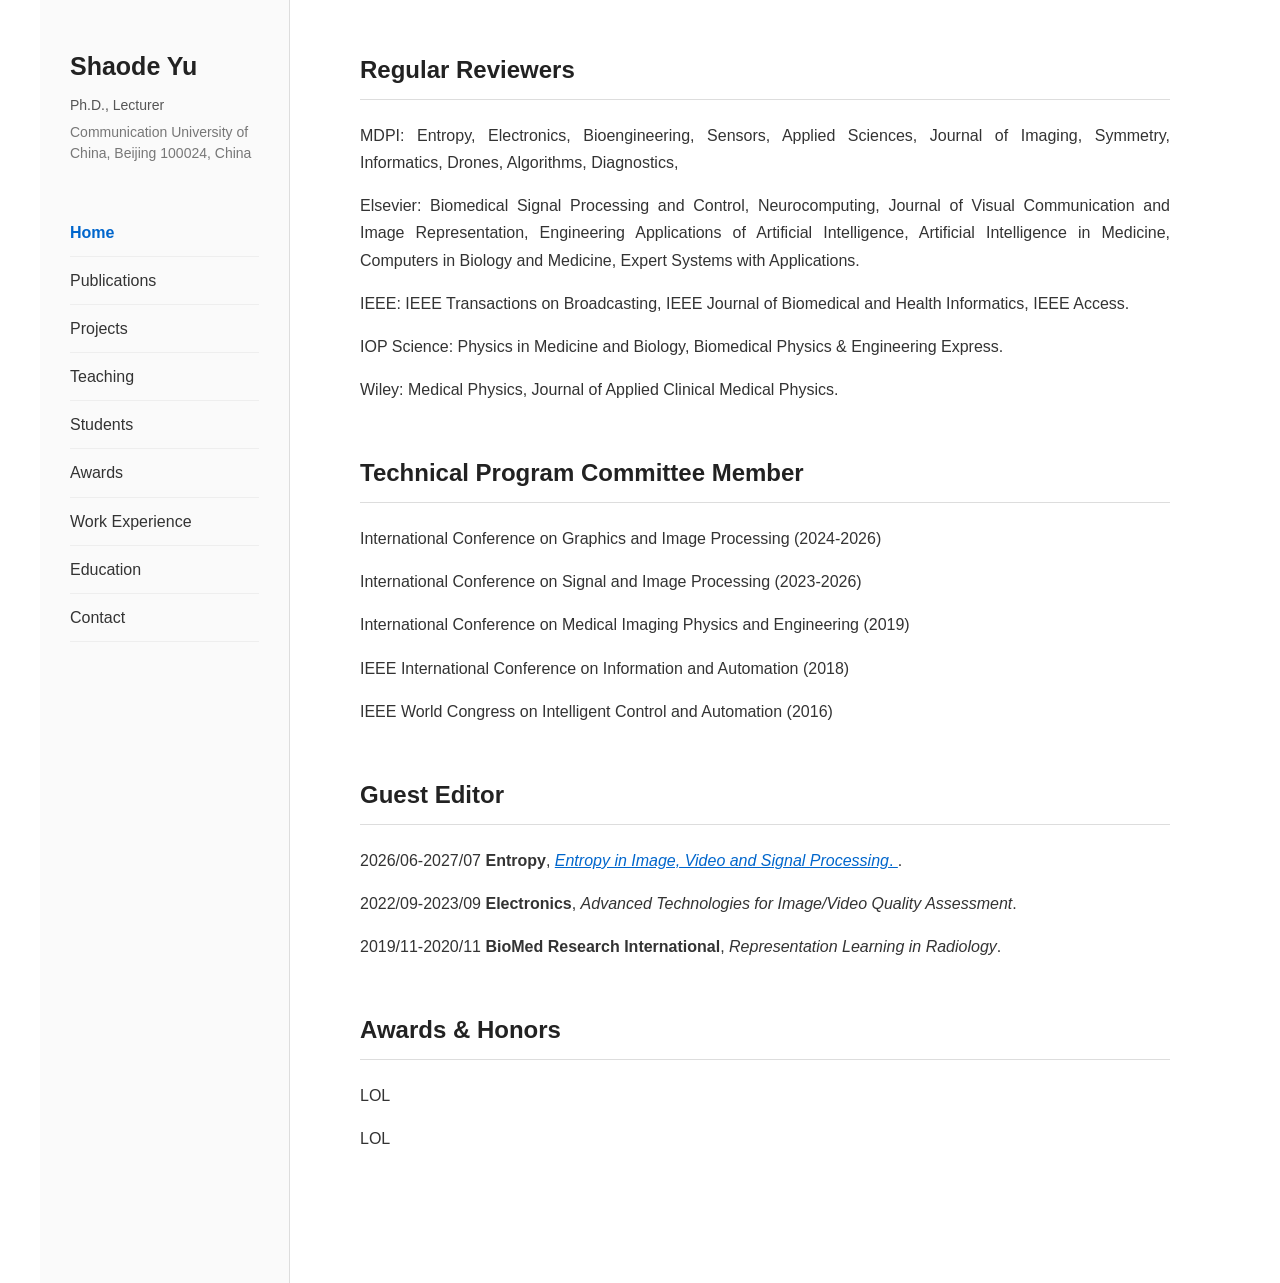
==== awards.html @ f7cdac7b "Update awards.html" ====
<!DOCTYPE html>
<html lang="en">

<head>
    <!-- 字符编码，保证中文、英文都正常显示 -->
    <meta charset="UTF-8">

    <!-- 让网页在手机和平板上正常缩放 -->
    <meta name="viewport" content="width=device-width, initial-scale=1.0">

    <!-- 浏览器标签页显示的标题 -->
    <title>Shaode Yu | Personal Homepage</title>

    <!-- 引入统一的 CSS 样式文件 -->
    <link rel="stylesheet" href="style.css">
</head>


<body>

    <!--
        整个页面的总容器
        里面包含：
        1. 左侧 sidebar
        2. 右侧 main content
    -->
    <div class="page-container">


        <!-- =====================================================
             左侧导航栏
        ====================================================== -->
        <aside class="sidebar">

            <!-- 姓名 -->
            <div class="profile-block">

                <h1 class="profile-name">
                    Shaode Yu
                </h1>

                <p class="profile-title">
                    Ph.D., Lecturer
                </p>

                <p class="profile-affiliation">
                    Communication University of China, Beijing 100024, China
                </p>

            </div>


            <!-- 导航菜单 -->
            <nav class="menu">

                <a href="index.html" class="active">
                    Home
                </a>

                <a href="publications.html">
                    Publications
                </a>

                <a href="projects.html">
                    Projects
                </a>

                <a href="teaching.html">
                    Teaching
                </a>

                <a href="students.html">
                    Students
                </a>

                <a href="awards.html">
                    Awards
                </a>

                <a href="work.html">
                    Work Experience
                </a>

                <a href="education.html">
                    Education
                </a>
                
                <a href="contact.html">
                    Contact
                </a>

            </nav>


        </aside>



        <!-- =====================================================
             右侧主要内容
        ====================================================== -->
        <main class="content">
            
<section class="section">

    <h2>Regular Reviewers</h2>    

        <p>
            MDPI: Entropy, Electronics, Bioengineering, Sensors, Applied Sciences, Journal of Imaging, Symmetry, Informatics, Drones, Algorithms, Diagnostics,  
        </p>

        <p>
            Elsevier: Biomedical Signal Processing and Control, Neurocomputing, Journal of Visual Communication and Image Representation, 
            Engineering Applications of Artificial Intelligence, Artificial Intelligence in Medicine, Computers in Biology and Medicine, Expert Systems with Applications.
        </p>
        
        <p>
            IEEE: IEEE Transactions on Broadcasting, IEEE Journal of Biomedical and Health Informatics, IEEE Access.
        </p>
        
        <p>
            IOP Science: Physics in Medicine and Biology, Biomedical Physics & Engineering Express. 
        </p>

        <p>
            Wiley: Medical Physics, Journal of Applied Clinical Medical Physics.
        </p>
        
</section>


<section class="section">

    <h2>Technical Program Committee Member</h2>
    
        <p>
            International Conference on Graphics and Image Processing (2024-2026)
        </p>
    
        <p>
            International Conference on Signal and Image Processing (2023-2026)
        </p>
    
        <p>
            International Conference on Medical Imaging Physics and Engineering (2019)
        </p>
    
        <p>
            IEEE International Conference on Information and Automation (2018)
        </p>

        <p>
            IEEE World Congress on Intelligent Control and Automation (2016) 
        </p>

</section>

<section class="section">
    <h2>Guest Editor</h2>

        <p>
            2026/06-2027/07 <strong>Entropy</strong>, 
                    <a href="https://github.com/NicoYuCN/GLUQ" target="_blank">
                        <em>Entropy in Image, Video and Signal Processing</em>.
                    </a>.
        </p>
    
        <p>
            2022/09-2023/09 <strong>Electronics</strong>, <em>Advanced Technologies for Image/Video Quality Assessment</em>.
        </p>
    
        <p>
            2019/11-2020/11 <strong>BioMed Research International</strong>, <em>Representation Learning in Radiology</em>.
        </p>
    
</section>

<section class="section">
    <h2>Awards & Honors</h2>
        <p>
            LOL
        </p>

        <p>
            LOL 
        </p>
</section>

        </main>

    </div>

</body>

</html>
---- style.css ----
/* ============================================================
   1. 全局设置
============================================================ */


/*
 * box-sizing: border-box
 *
 * 非常建议所有现代网页都加入。
 *
 * 默认情况下：
 * width = 内容宽度
 *
 * 加上 border-box 后：
 * width = 内容 + padding + border
 *
 * 这样布局更容易计算。
 */
* {
    box-sizing: border-box;
}


/*
 * body 是整个网页
 */
body {

    /* 去掉浏览器默认外边距 */
    margin: 0;

    padding: 0;


    /*
     * 字体
     *
     * Arial：Windows / Linux 常见
     * Helvetica：macOS 常见
     * sans-serif：如果前面的字体都没有，就使用系统无衬线字体
     */
    font-family:
        Arial,
        Helvetica,
        sans-serif;


    /* 正文字体颜色 */
    color: #333333;


    /* 页面背景 */
    background-color: #ffffff;


    /*
     * 行高
     *
     * 1.7 表示：
     * 行距大约为字体大小的 1.7 倍
     *
     * 对学术主页比较舒服
     */
    line-height: 1.7;


    /* 正文字号 */
    font-size: 16px;
}




/* ============================================================
   2. 整体页面布局
============================================================ */

.page-container {

    /*
     * Flex 布局
     *
     * 让 sidebar 和 content 横向排列
     */
    display: flex;


    /*
     * 页面最大宽度
     *
     * 即使显示器很宽，
     * 网页内容也不会无限变宽。
     */
    max-width: 1200px;


    /*
     * margin: 0 auto
     *
     * 上下边距 = 0
     * 左右自动
     *
     * 最终效果：
     * 整个网站水平居中
     */
    margin: 0 auto;


    /*
     * 最小高度为一个完整浏览器窗口
     */
    min-height: 100vh;
}




/* ============================================================
   3. 左侧 Sidebar
============================================================ */

.sidebar {

    /*
     * 固定宽度
     */
    width: 250px;


    /*
     * 防止 sidebar 被 Flex 压缩
     */
    flex-shrink: 0;


    /*
     * 内部留白
     *
     * 上下 50px
     * 左右 30px
     */
    padding: 50px 30px;


    /*
     * 右侧边界线
     */
    border-right: 1px solid #dddddd;


    /*
     * 非纯白背景
     *
     * 很浅的灰色
     */
    background-color: #fafafa;
}




/* ============================================================
   4. 左侧个人信息
============================================================ */

.profile-block {

    margin-bottom: 45px;
}


.profile-name {

    /*
     * 去掉 h1 默认上下间距
     */
    margin: 0 0 12px 0;


    font-size: 25px;

    font-weight: 600;

    line-height: 1.3;

    color: #222222;
}


.profile-title {

    margin: 0 0 6px 0;

    font-size: 14px;

    color: #555555;

    line-height: 1.5;
}


.profile-affiliation {

    margin: 0;

    font-size: 14px;

    color: #777777;

    line-height: 1.5;
}




/* ============================================================
   5. 左侧导航菜单
============================================================ */

.menu {

    /*
     * 将菜单变成 Flex
     */
    display: flex;


    /*
     * 纵向排列
     *
     * 默认 flex 是横向
     * column 改成上下排列
     */
    flex-direction: column;


    margin-bottom: 50px;
}




.menu a {

    /*
     * 去掉超链接默认下划线
     */
    text-decoration: none;


    color: #333333;


    /*
     * 上下各 10px
     */
    padding: 10px 0;


    font-size: 16px;


    /*
     * 每个菜单之间放一条非常浅的线
     */
    border-bottom: 1px solid #eeeeee;


    /*
     * 颜色变化动画
     */
    transition: color 0.2s ease;
}




/*
 * 鼠标移动到菜单上
 */
.menu a:hover {

    color: #0066cc;
}




/*
 * 当前页面
 *
 * 首页中：
 *
 * <a href="index.html" class="active">
 *
 * 所以 Home 会显示为蓝色和粗体
 */
.menu a.active {

    color: #0066cc;

    font-weight: 600;
}




/* ============================================================
   6. Sidebar 底部
============================================================ */

.sidebar-footer {

    font-size: 13px;

    color: #777777;
}


.sidebar-footer p {

    margin: 0 0 3px 0;
}


.sidebar-footer a {

    color: #555555;

    text-decoration: none;

    word-break: break-word;
}


.sidebar-footer a:hover {

    color: #0066cc;

    text-decoration: underline;
}




/* ============================================================
   7. 右侧正文
============================================================ */

.content {

    /*
     * flex: 1
     *
     * Sidebar 固定 250px，
     * 剩余空间全部给 content
     */
    flex: 1;


    /*
     * 正文留白
     */
    padding: 50px 70px 80px 70px;


    /*
     * 防止正文太宽
     */
    min-width: 0;
}




/* ============================================================
   8. Section
============================================================ */

.section {

    margin-bottom: 50px;
}




/* ============================================================
   9. 标题
============================================================ */

.section h2 {

    margin-top: 0;

    margin-bottom: 22px;


    /*
     * 标题大小
     */
    font-size: 24px;


    /*
     * 不是特别粗
     */
    font-weight: 600;


    color: #222222;


    /*
     * 标题下面增加一条线
     */
    padding-bottom: 8px;

    border-bottom: 1px solid #dddddd;
}




/* ============================================================
   10. 正文段落
============================================================ */

.section p {

    margin-top: 0;

    margin-bottom: 16px;


    /*
     * 文本两端对齐
     *
     * 学术主页常见
     */
    text-align: justify;
}




/* ============================================================
   11. Research Interests
============================================================ */

.interest-list {

    margin: 0;

    padding-left: 22px;
}


.interest-list li {

    margin-bottom: 7px;
}




/* ============================================================
   12. News
============================================================ */

.news-list {

    display: flex;

    flex-direction: column;

    gap: 14px;
}




.news-item {

    /*
     * 每条新闻本身也使用 Flex
     *
     * 左边日期
     * 右边新闻
     */
    display: flex;


    /*
     * 日期和新闻之间距离
     */
    gap: 20px;
}




.news-date {

    /*
     * 日期固定宽度
     *
     * 防止每条新闻文本起始位置不一样
     */
    width: 75px;

    flex-shrink: 0;


    color: #555555;

    font-weight: 600;
}




.news-content {

    flex: 1;
}




/* ============================================================
   13. 普通超链接
============================================================ */

a {

    color: #0066cc;
}


a:hover {

    color: #004999;
}




/* ============================================================
   14. 平板适配
============================================================ */

@media (max-width: 900px) {

    .sidebar {

        width: 220px;

        padding: 40px 25px;
    }


    .content {

        padding: 40px 40px 70px 40px;
    }

}




/* ============================================================
   15. 手机适配
============================================================ */

@media (max-width: 700px) {

    /*
     * 手机上不再左右排列
     *
     * 改成：
     *
     * sidebar
     * -------
     * content
     */
    .page-container {

        flex-direction: column;
    }


    .sidebar {

        width: 100%;

        padding: 25px;


        border-right: none;

        border-bottom: 1px solid #dddddd;
    }


    .profile-block {

        margin-bottom: 20px;
    }


    /*
     * 手机上的导航菜单改成横向
     */
    .menu {

        flex-direction: row;

        flex-wrap: wrap;

        gap: 8px 20px;

        margin-bottom: 20px;
    }


    .menu a {

        padding: 4px 0;

        border-bottom: none;
    }


    .sidebar-footer {

        display: none;
    }


    .content {

        padding: 30px 25px 50px 25px;
    }


    /*
     * 手机上 News 改成上下显示
     */
    .news-item {

        display: block;
    }


    .news-date {

        display: block;

        width: auto;

        margin-bottom: 2px;
    }

}
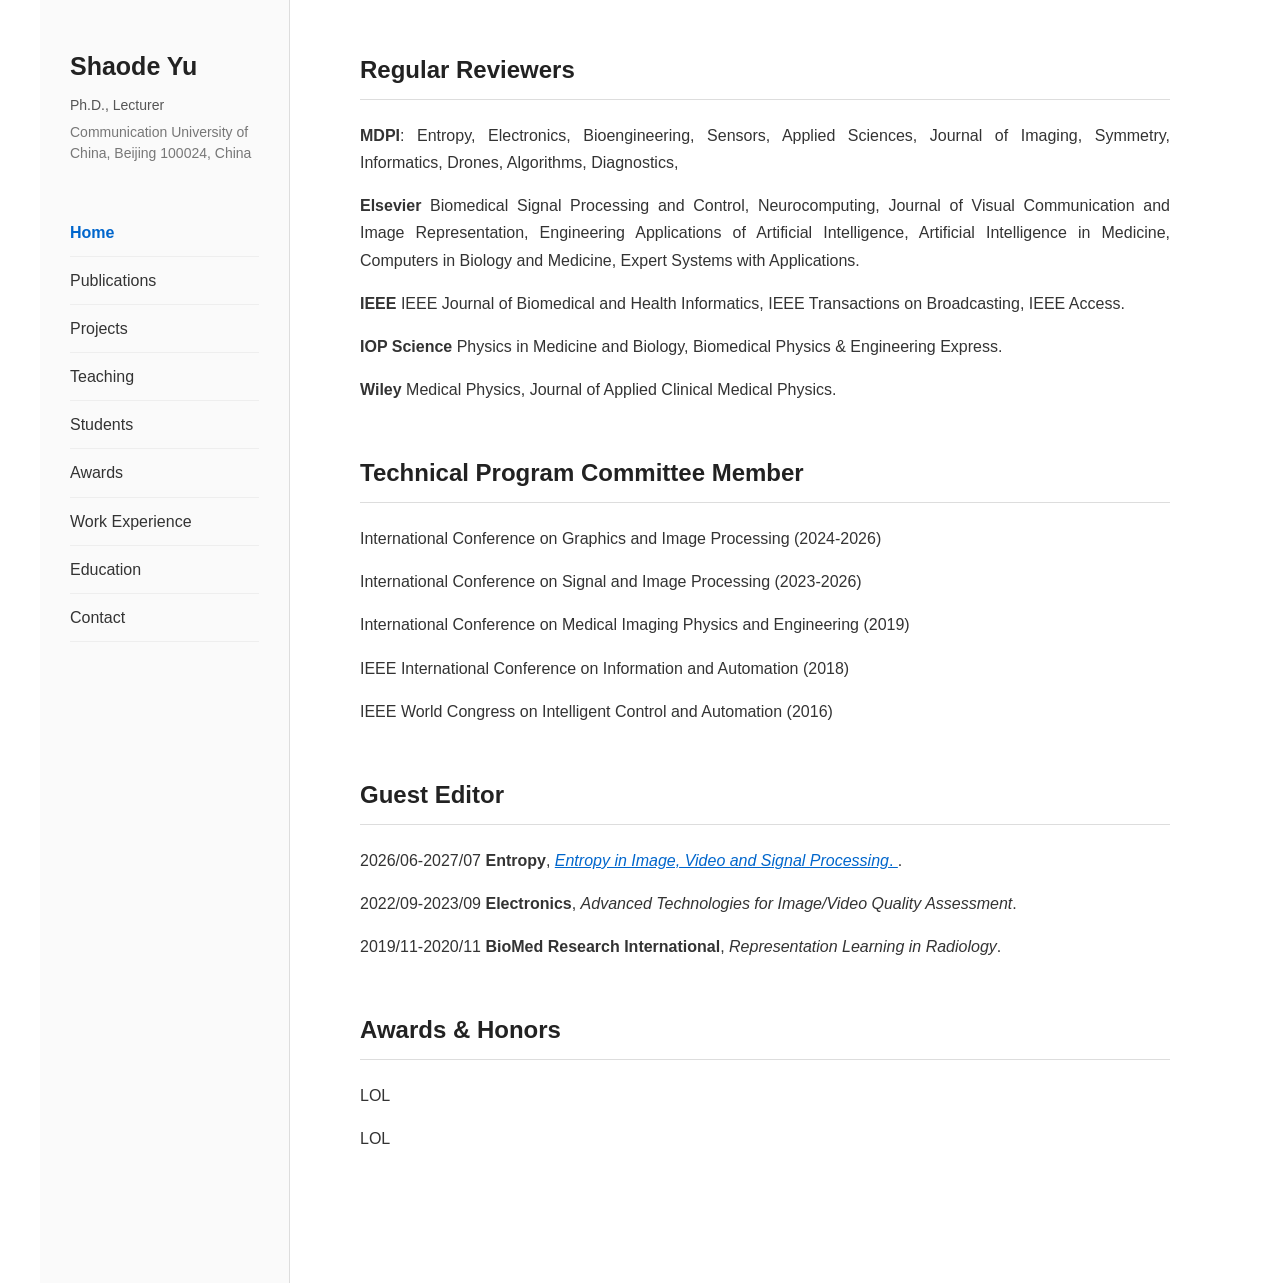
==== commit 62d45b68: "Format awards.html with proper HTML entities" ====
--- a/awards.html
+++ b/awards.html
@@ -106,24 +106,24 @@
     <h2>Regular Reviewers</h2>    
 
         <p>
-            MDPI: Entropy, Electronics, Bioengineering, Sensors, Applied Sciences, Journal of Imaging, Symmetry, Informatics, Drones, Algorithms, Diagnostics,  
+            <strong>MDPI</strong>: Entropy, Electronics, Bioengineering, Sensors, Applied Sciences, Journal of Imaging, Symmetry, Informatics, Drones, Algorithms, Diagnostics,  
         </p>
 
         <p>
-            Elsevier: Biomedical Signal Processing and Control, Neurocomputing, Journal of Visual Communication and Image Representation, 
+            <strong>Elsevier</strong> Biomedical Signal Processing and Control, Neurocomputing, Journal of Visual Communication and Image Representation, 
             Engineering Applications of Artificial Intelligence, Artificial Intelligence in Medicine, Computers in Biology and Medicine, Expert Systems with Applications.
         </p>
         
         <p>
-            IEEE: IEEE Transactions on Broadcasting, IEEE Journal of Biomedical and Health Informatics, IEEE Access.
+            <strong>IEEE</strong> IEEE Journal of Biomedical and Health Informatics, IEEE Transactions on Broadcasting, IEEE Access.
         </p>
         
         <p>
-            IOP Science: Physics in Medicine and Biology, Biomedical Physics & Engineering Express. 
+            <strong>IOP Science</strong> Physics in Medicine and Biology, Biomedical Physics & Engineering Express. 
         </p>
 
         <p>
-            Wiley: Medical Physics, Journal of Applied Clinical Medical Physics.
+            <strong>Wiley</strong> Medical Physics, Journal of Applied Clinical Medical Physics.
         </p>
         
 </section>
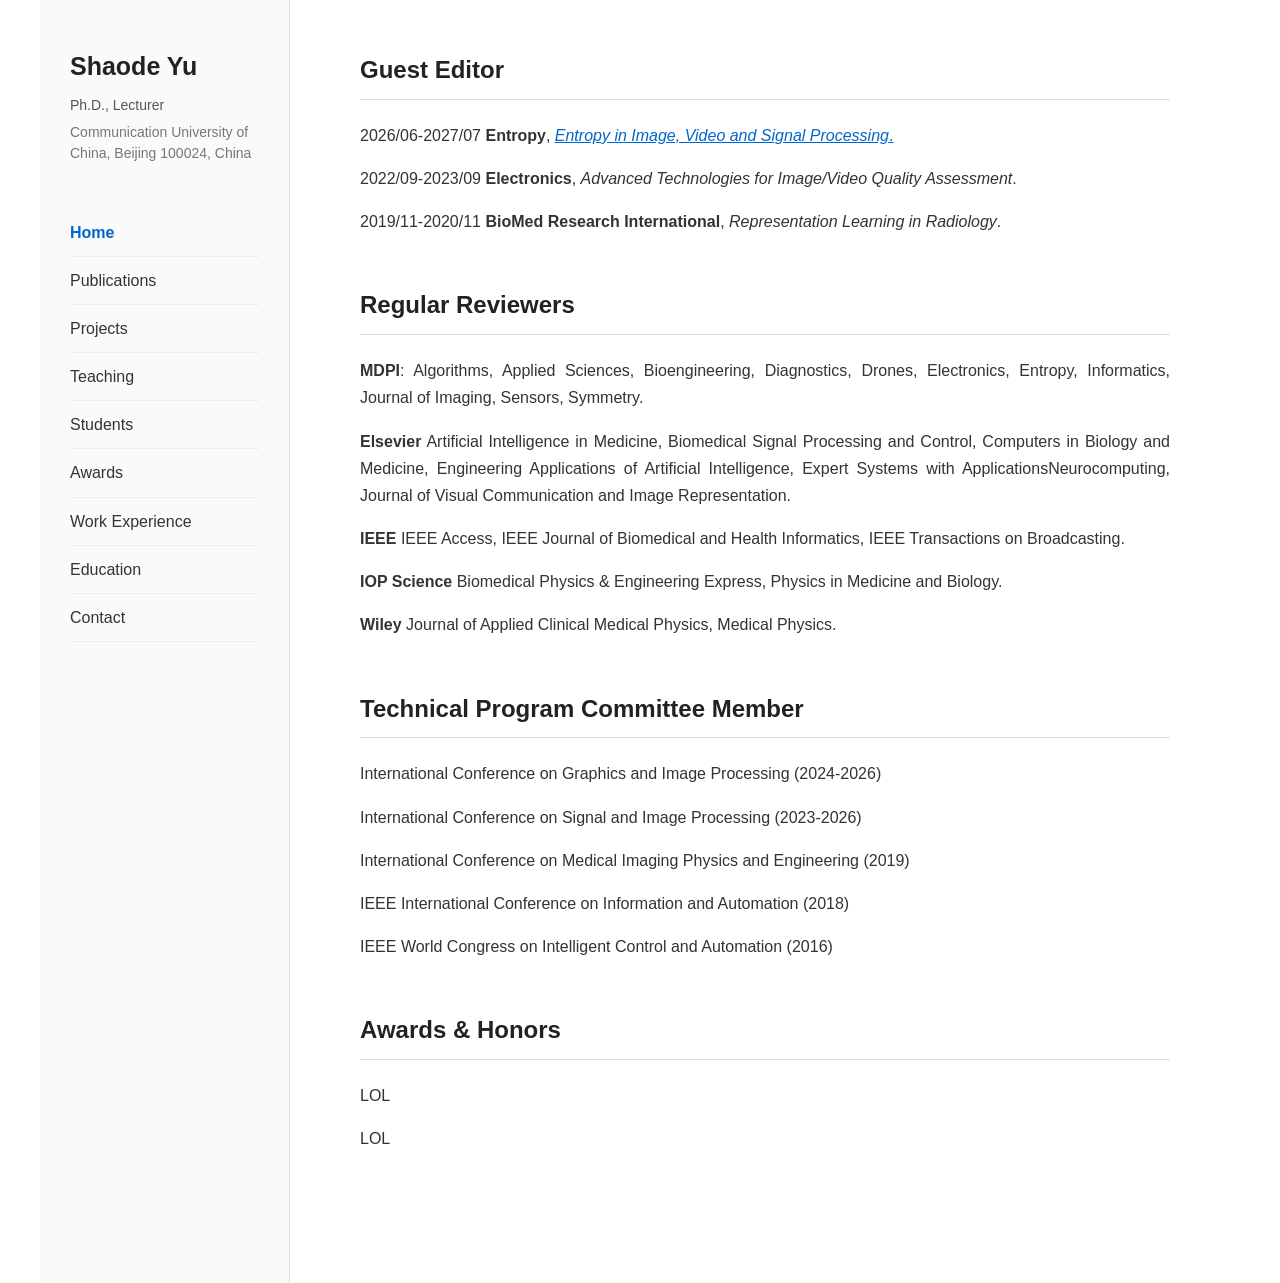
==== commit 400288ed: "Update awards.html" ====
--- a/awards.html
+++ b/awards.html
@@ -100,30 +100,52 @@
              右侧主要内容
         ====================================================== -->
         <main class="content">
+
+<section class="section">
+    <h2>Guest Editor</h2>
+
+        <p>
+            2026/06-2027/07 <strong>Entropy</strong>, 
+                    <a href="https://www.mdpi.com/journal/entropy/special_issues/Z1MXG5151X" target="_blank">
+                        <em>Entropy in Image, Video and Signal Processing</em>.
+                    </a>
+        </p>
+    
+        <p>
+            2022/09-2023/09 <strong>Electronics</strong>, <em>Advanced Technologies for Image/Video Quality Assessment</em>.
+        </p>
+    
+        <p>
+            2019/11-2020/11 <strong>BioMed Research International</strong>, <em>Representation Learning in Radiology</em>.
+        </p>
+    
+</section>
             
 <section class="section">
 
     <h2>Regular Reviewers</h2>    
 
         <p>
-            <strong>MDPI</strong>: Entropy, Electronics, Bioengineering, Sensors, Applied Sciences, Journal of Imaging, Symmetry, Informatics, Drones, Algorithms, Diagnostics,  
+            <strong>MDPI</strong>: Algorithms, Applied Sciences, Bioengineering, Diagnostics, Drones, 
+            Electronics, Entropy, Informatics, Journal of Imaging, Sensors, Symmetry.  
         </p>
 
         <p>
-            <strong>Elsevier</strong> Biomedical Signal Processing and Control, Neurocomputing, Journal of Visual Communication and Image Representation, 
-            Engineering Applications of Artificial Intelligence, Artificial Intelligence in Medicine, Computers in Biology and Medicine, Expert Systems with Applications.
+            <strong>Elsevier</strong> Artificial Intelligence in Medicine, Biomedical Signal Processing and Control, 
+            Computers in Biology and Medicine, Engineering Applications of Artificial Intelligence, 
+            Expert Systems with ApplicationsNeurocomputing, Journal of Visual Communication and Image Representation.
         </p>
         
         <p>
-            <strong>IEEE</strong> IEEE Journal of Biomedical and Health Informatics, IEEE Transactions on Broadcasting, IEEE Access.
+            <strong>IEEE</strong> IEEE Access, IEEE Journal of Biomedical and Health Informatics, IEEE Transactions on Broadcasting.
         </p>
         
         <p>
-            <strong>IOP Science</strong> Physics in Medicine and Biology, Biomedical Physics & Engineering Express. 
+            <strong>IOP Science</strong> Biomedical Physics & Engineering Express, Physics in Medicine and Biology. 
         </p>
 
         <p>
-            <strong>Wiley</strong> Medical Physics, Journal of Applied Clinical Medical Physics.
+            <strong>Wiley</strong> Journal of Applied Clinical Medical Physics, Medical Physics.
         </p>
         
 </section>
@@ -155,25 +177,6 @@
 
 </section>
 
-<section class="section">
-    <h2>Guest Editor</h2>
-
-        <p>
-            2026/06-2027/07 <strong>Entropy</strong>, 
-                    <a href="https://github.com/NicoYuCN/GLUQ" target="_blank">
-                        <em>Entropy in Image, Video and Signal Processing</em>.
-                    </a>.
-        </p>
-    
-        <p>
-            2022/09-2023/09 <strong>Electronics</strong>, <em>Advanced Technologies for Image/Video Quality Assessment</em>.
-        </p>
-    
-        <p>
-            2019/11-2020/11 <strong>BioMed Research International</strong>, <em>Representation Learning in Radiology</em>.
-        </p>
-    
-</section>
 
 <section class="section">
     <h2>Awards & Honors</h2>
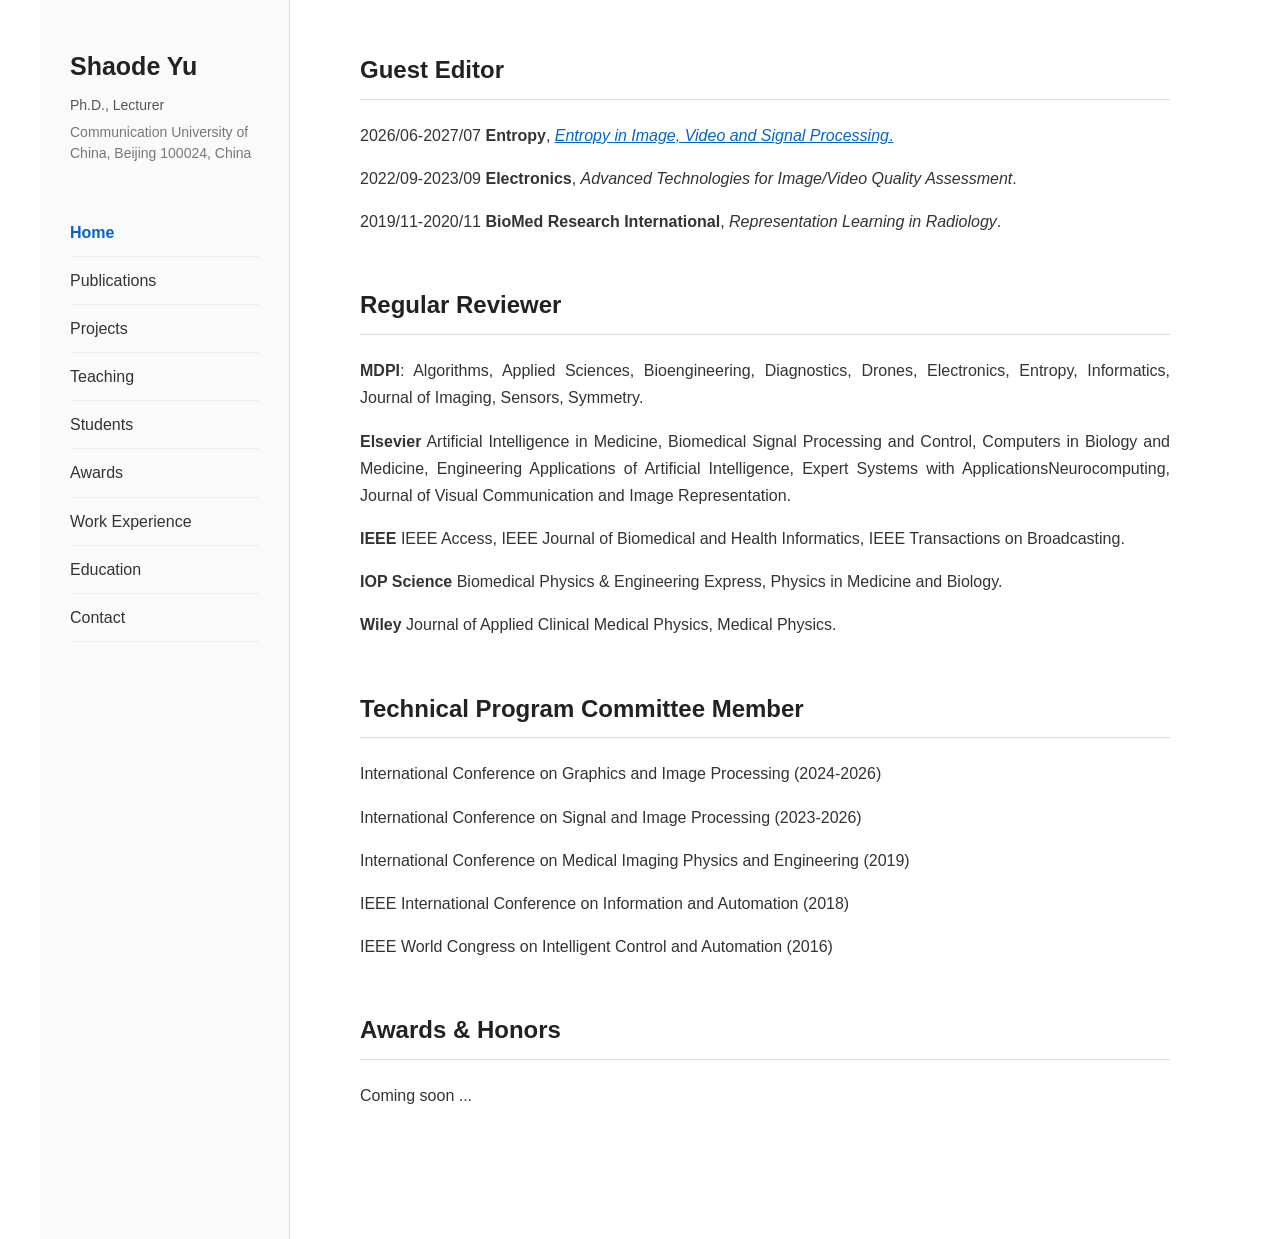
==== commit 199774a2: "Update awards.html" ====
--- a/awards.html
+++ b/awards.html
@@ -123,7 +123,7 @@
             
 <section class="section">
 
-    <h2>Regular Reviewers</h2>    
+    <h2>Regular Reviewer</h2>    
 
         <p>
             <strong>MDPI</strong>: Algorithms, Applied Sciences, Bioengineering, Diagnostics, Drones, 
@@ -181,12 +181,9 @@
 <section class="section">
     <h2>Awards & Honors</h2>
         <p>
-            LOL
+            Coming soon ...
         </p>
 
-        <p>
-            LOL 
-        </p>
 </section>
 
         </main>
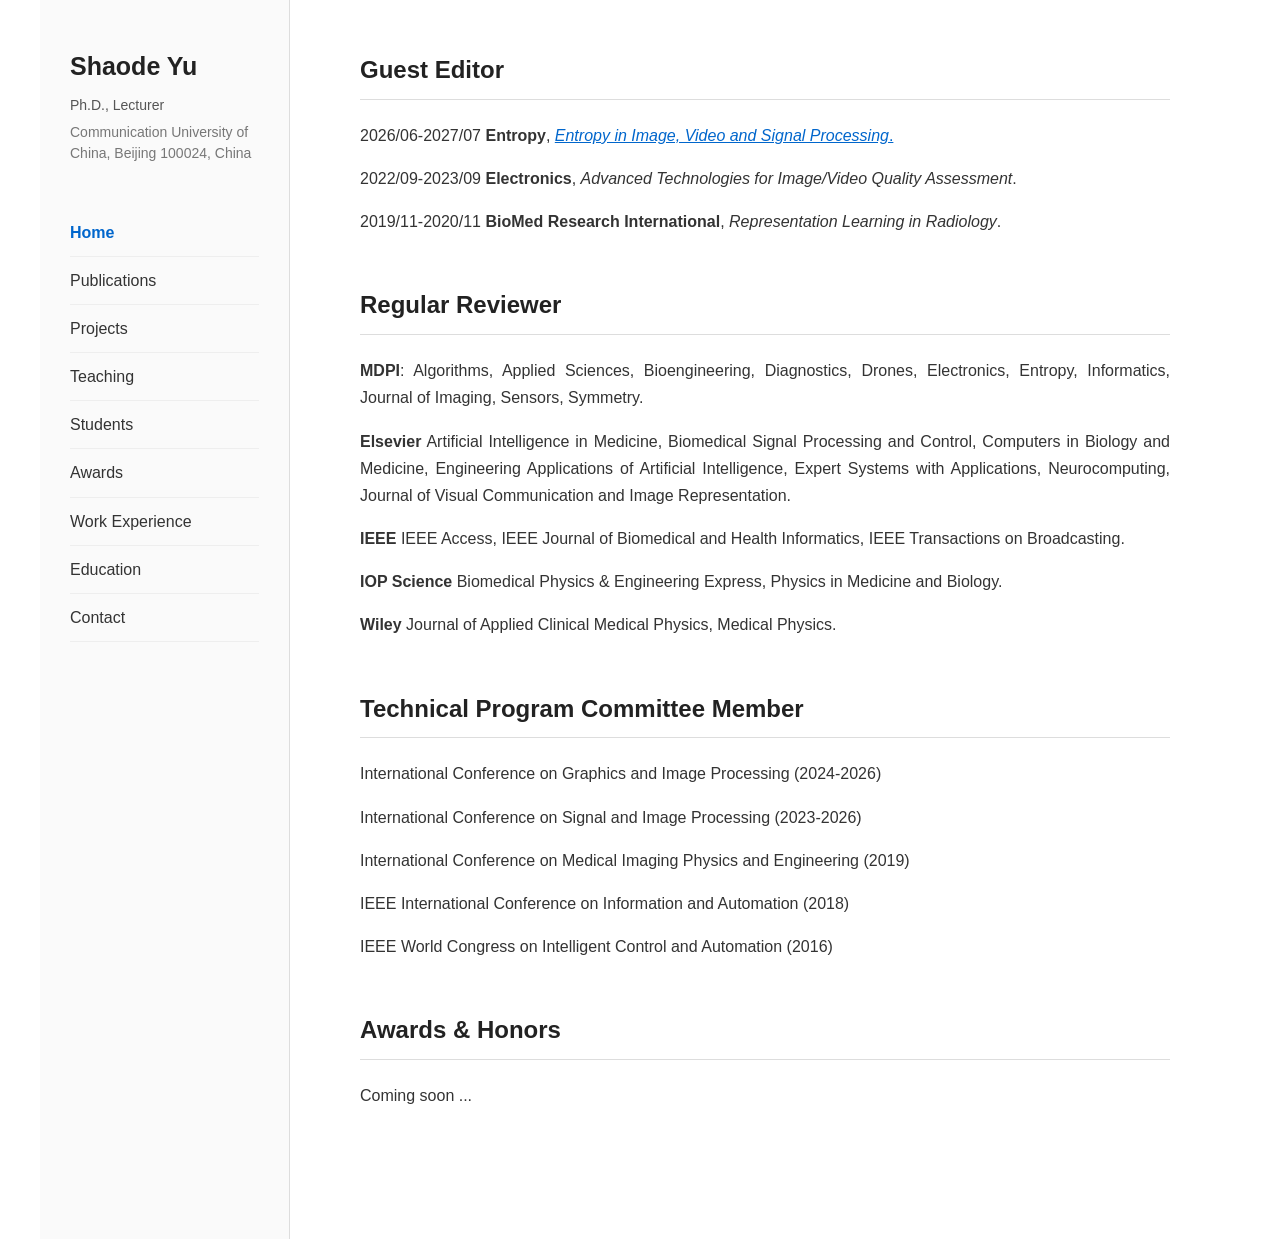
==== commit 6cda839d: "Update awards.html" ====
--- a/awards.html
+++ b/awards.html
@@ -133,7 +133,7 @@
         <p>
             <strong>Elsevier</strong> Artificial Intelligence in Medicine, Biomedical Signal Processing and Control, 
             Computers in Biology and Medicine, Engineering Applications of Artificial Intelligence, 
-            Expert Systems with ApplicationsNeurocomputing, Journal of Visual Communication and Image Representation.
+            Expert Systems with Applications, Neurocomputing, Journal of Visual Communication and Image Representation.
         </p>
         
         <p>
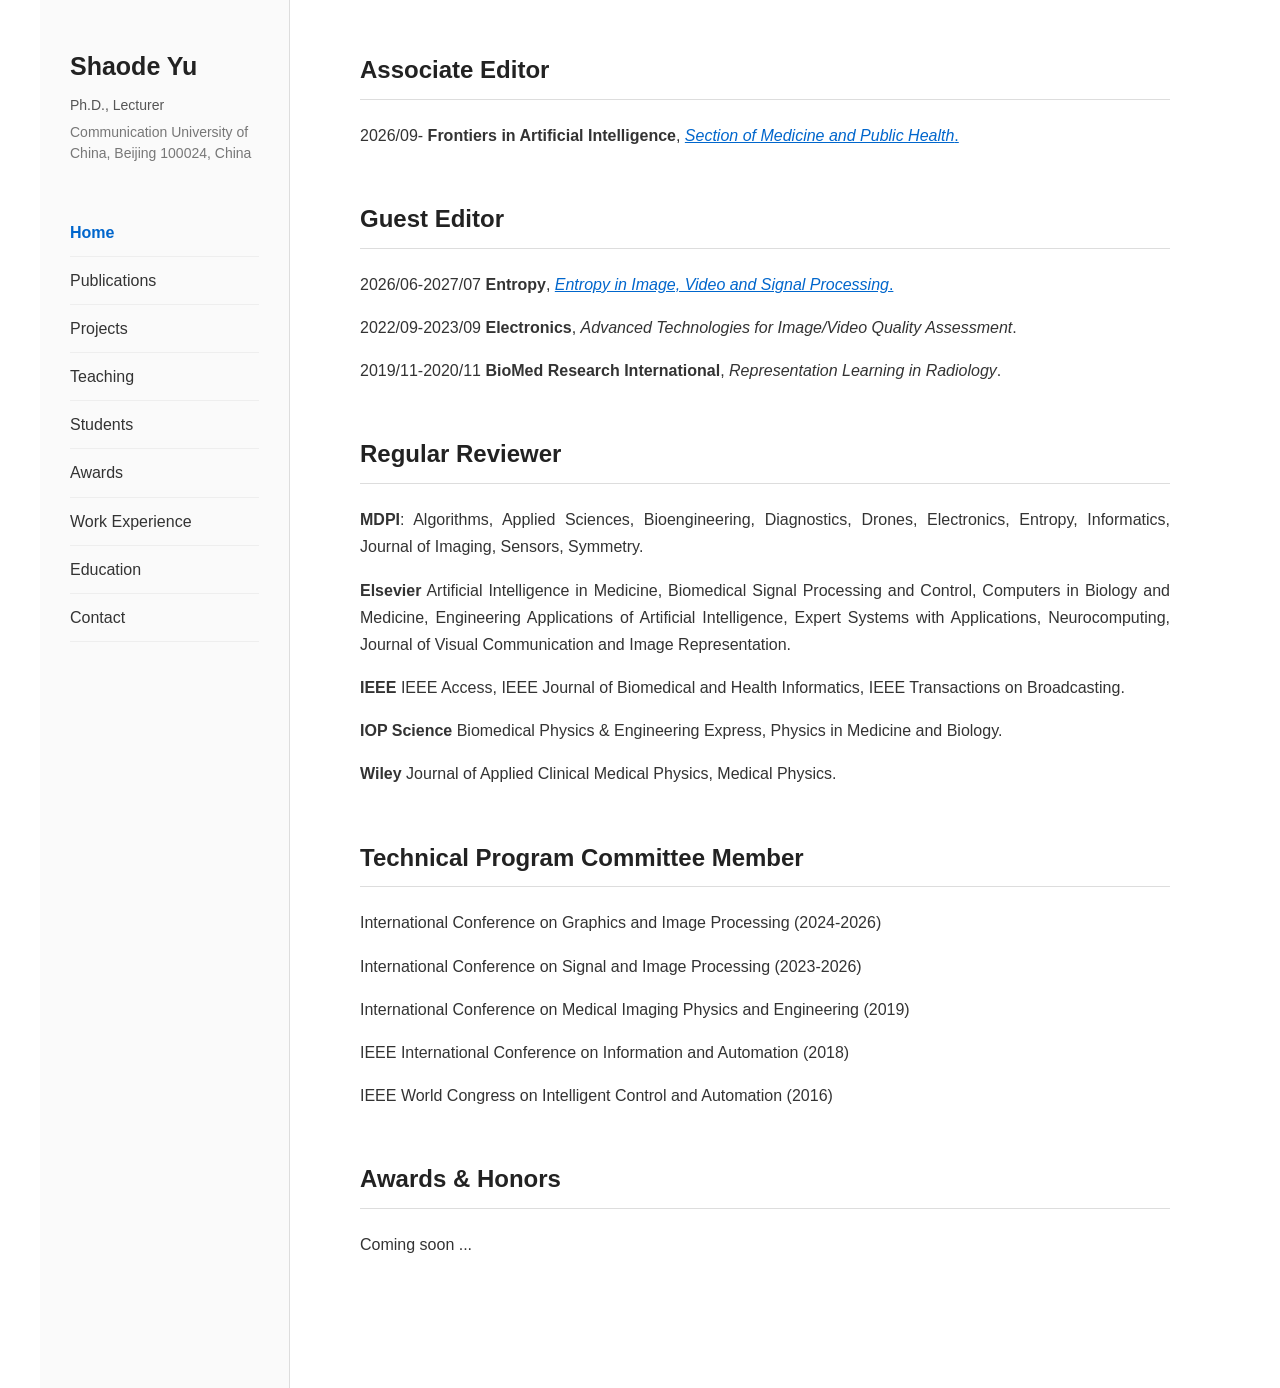
==== commit fe6c60cb: "Update awards.html" ====
--- a/awards.html
+++ b/awards.html
@@ -101,6 +101,18 @@
         ====================================================== -->
         <main class="content">
 
+    <section class="section">
+    <h2>Associate Editor</h2>
+
+        <p>
+            2026/09- <strong>Frontiers in Artificial Intelligence</strong>, 
+                    <a href="https://www.frontiersin.org/journals/artificial-intelligence" target="_blank">
+                        <em>Section of Medicine and Public Health</em>.
+                    </a>
+        </p>
+    
+</section>
+            
 <section class="section">
     <h2>Guest Editor</h2>
 
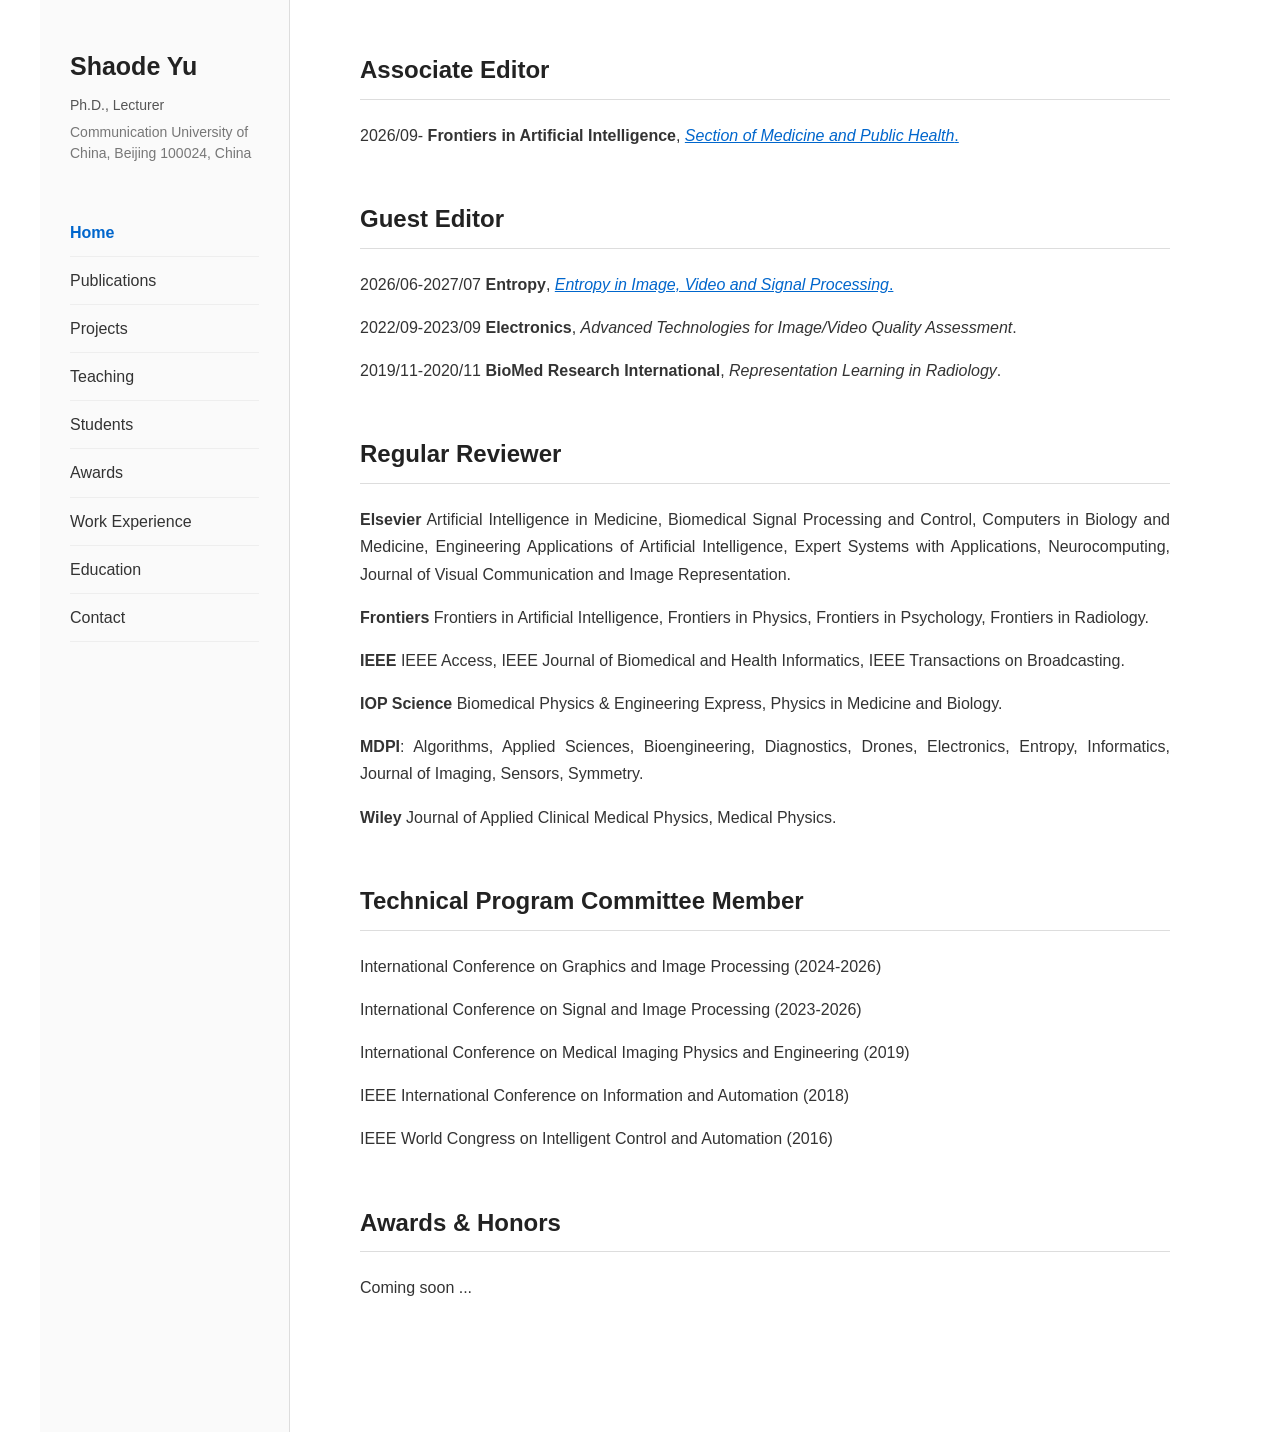
==== commit 67b08d81: "Update awards.html" ====
--- a/awards.html
+++ b/awards.html
@@ -138,28 +138,32 @@
     <h2>Regular Reviewer</h2>    
 
         <p>
-            <strong>MDPI</strong>: Algorithms, Applied Sciences, Bioengineering, Diagnostics, Drones, 
-            Electronics, Entropy, Informatics, Journal of Imaging, Sensors, Symmetry.  
-        </p>
-
-        <p>
             <strong>Elsevier</strong> Artificial Intelligence in Medicine, Biomedical Signal Processing and Control, 
             Computers in Biology and Medicine, Engineering Applications of Artificial Intelligence, 
             Expert Systems with Applications, Neurocomputing, Journal of Visual Communication and Image Representation.
         </p>
+
+        <p>
+            <strong>Frontiers</strong> Frontiers in Artificial Intelligence, Frontiers in Physics, Frontiers in Psychology, Frontiers in Radiology.
+        </p>
+    
+        <p>
+            <strong>IEEE</strong> IEEE Access, IEEE Journal of Biomedical and Health Informatics, IEEE Transactions on Broadcasting.
+        </p>
         
         <p>
-            <strong>IEEE</strong> IEEE Access, IEEE Journal of Biomedical and Health Informatics, IEEE Transactions on Broadcasting.
+            <strong>IOP Science</strong> Biomedical Physics & Engineering Express, Physics in Medicine and Biology. 
+        </p>
+
+        <p>
+            <strong>MDPI</strong>: Algorithms, Applied Sciences, Bioengineering, Diagnostics, Drones, 
+            Electronics, Entropy, Informatics, Journal of Imaging, Sensors, Symmetry.  
+        </p>
+    
+        <p>
+            <strong>Wiley</strong> Journal of Applied Clinical Medical Physics, Medical Physics.
         </p>
         
-        <p>
-            <strong>IOP Science</strong> Biomedical Physics & Engineering Express, Physics in Medicine and Biology. 
-        </p>
-
-        <p>
-            <strong>Wiley</strong> Journal of Applied Clinical Medical Physics, Medical Physics.
-        </p>
-        
 </section>
 
 
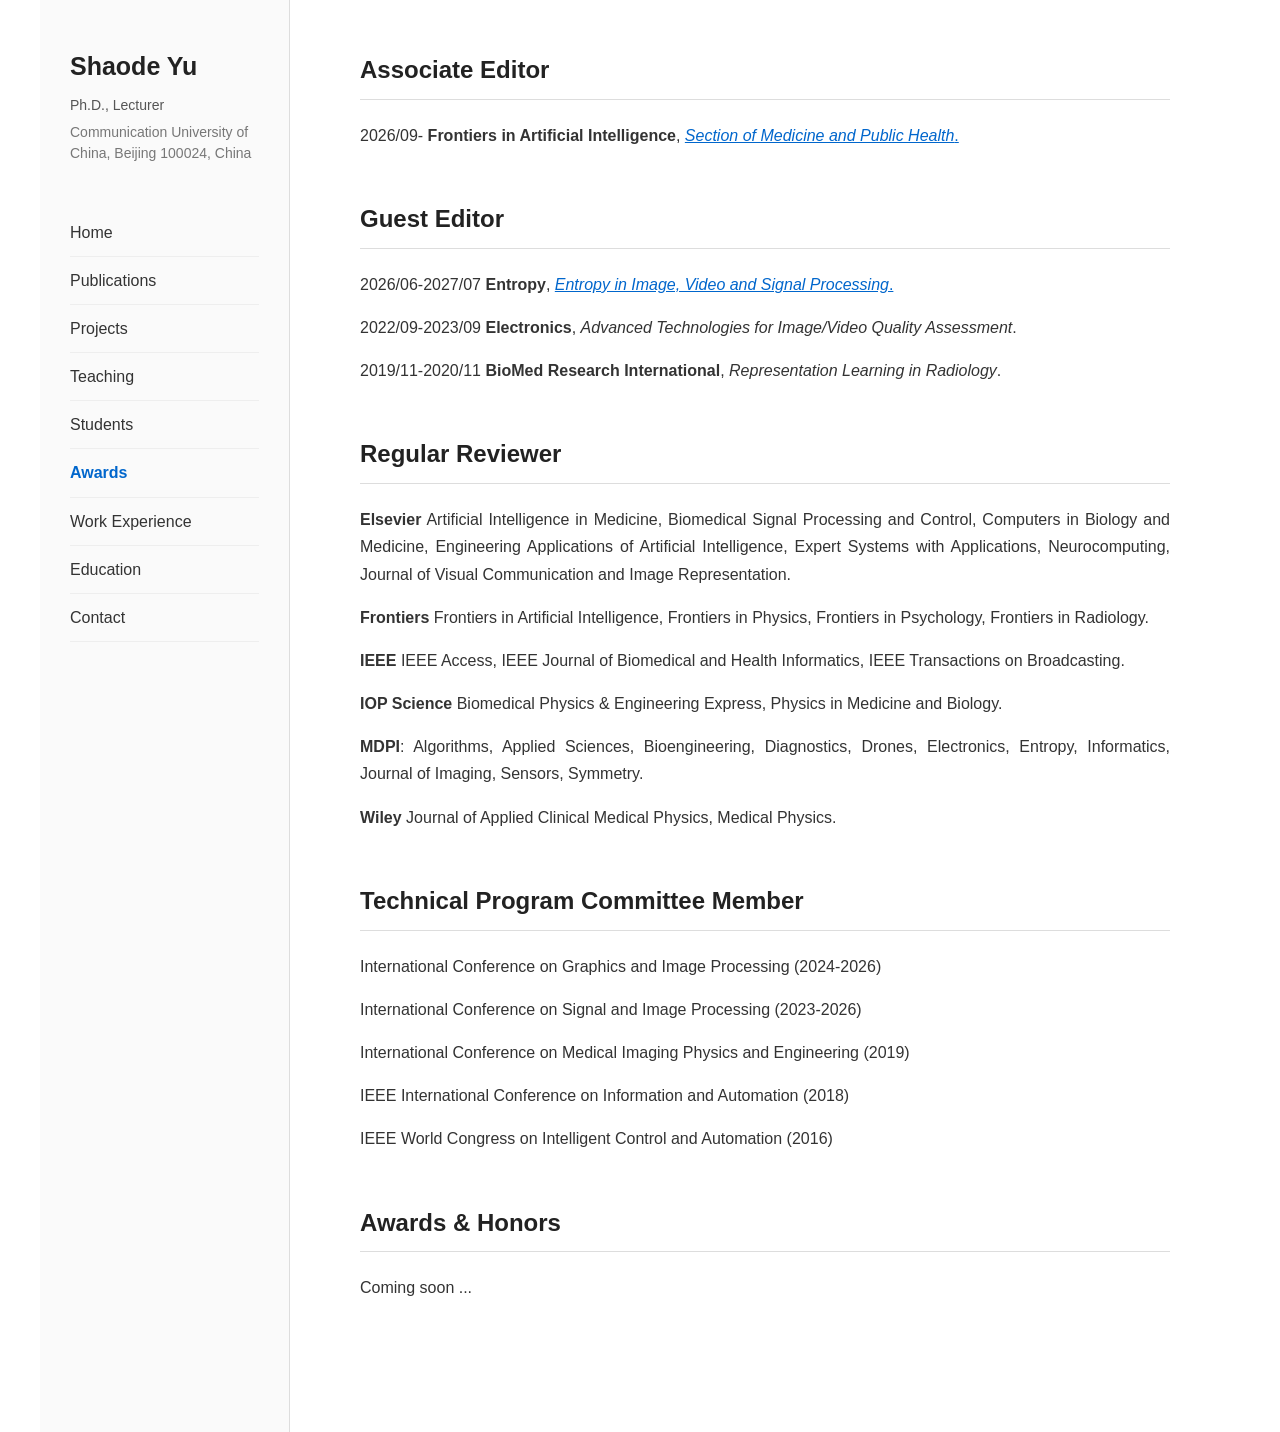
==== commit ae3f02f8: "Update awards.html" ====
--- a/awards.html
+++ b/awards.html
@@ -53,7 +53,7 @@
             <!-- 导航菜单 -->
             <nav class="menu">
 
-                <a href="index.html" class="active">
+                <a href="index.html">
                     Home
                 </a>
 
@@ -73,7 +73,7 @@
                     Students
                 </a>
 
-                <a href="awards.html">
+                <a href="awards.html" class="active">
                     Awards
                 </a>
 
